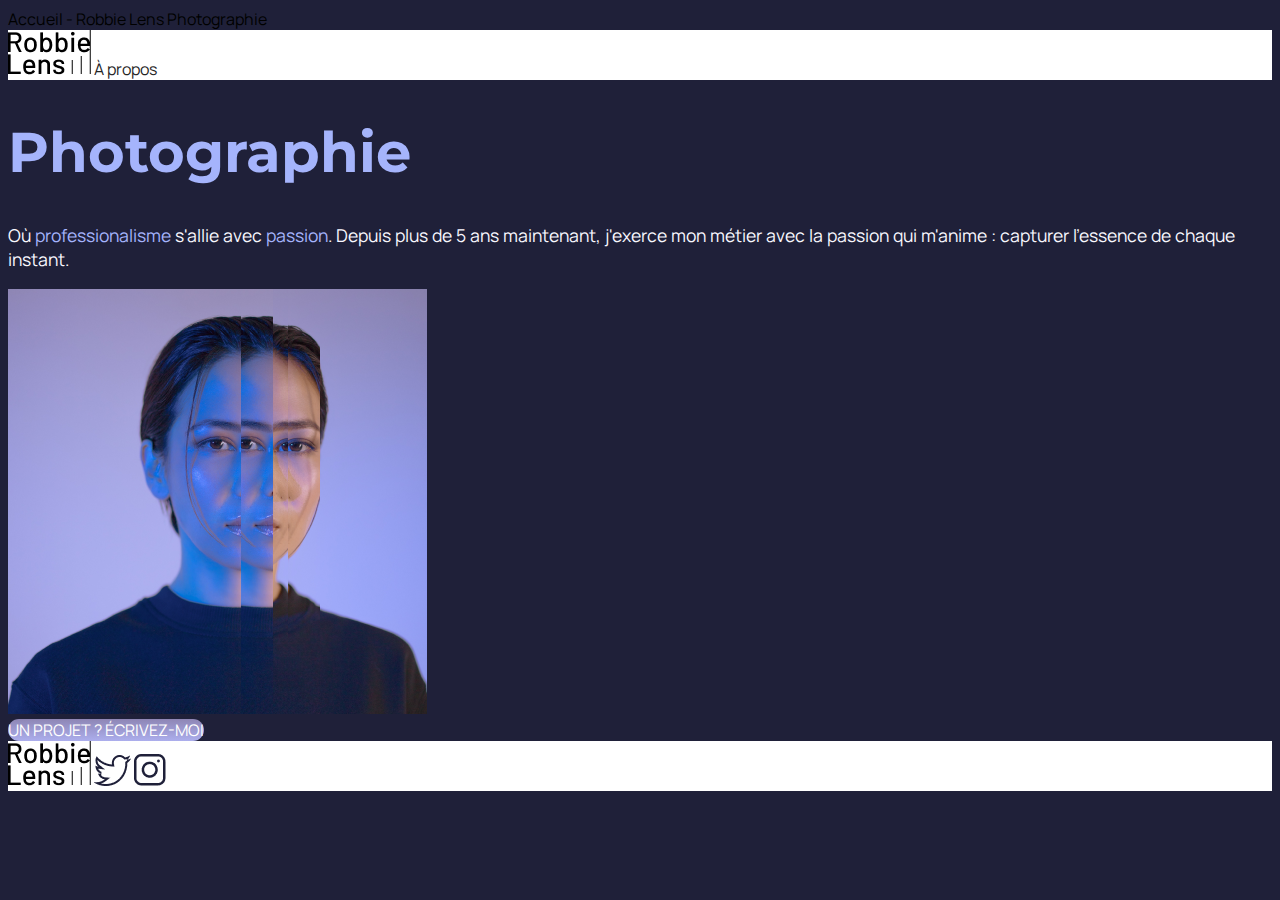
==== index.html @ 91021a92 "ajout des apparences dynamiques:hover" ====
<!DOCTYPE html>
<htmlS lang="fr">
  <head>
    <meta charset="utf-8" />
    <Titre>Accueil - Robbie Lens Photographie</Titre>
    <link href="style.css" rel="stylesheet" />
    <link rel="preconnect" href="https://fonts.googleapis.com" />
    <link rel="preconnect" href="https://fonts.gstatic.com" crossorigin />
    <link rel="preconnect" href="https://fonts.googleapis.com" />
    <link rel="preconnect" href="https://fonts.gstatic.com" crossorigin />
    <link
      href="https://fonts.googleapis.com/css2?family=Caveat:wght@400..700&
      family=Montserrat:ital,wght@0,100..900;1,100..900&family=Roboto:ital,
      wght@0,100;0,300;0,400;0,500;0,700;0,900;1,100;1,300;1,400;1,500;1,700;1,900&display=swap"
      rel="stylesheet"
    />
    <link
      href="https://fonts.googleapis.com/css2?family=Caveat:wght@400..700
      &family=Manrope:wght@200..800&family=Montserrat:ital,wght@0,100..900;
      1,100..900&family=Roboto:ital,wght@0,100;0,300;0,400;0,500;0,700;0,900;
      1,100;1,300;1,400;1,500;1,700;1,900&display=swap"
      rel="stylesheet"
    />
  </head>
  <boby>
    <!--ceci est un commentaire-->
    <div class="entete">
      <img src="images/logo.png" alt="Logo Robbie Lens">
    <a href="dossier-demo/a-propos.html" class="lien-icone">À propos</a>
    </div>
    <h1>Photographie</h1>
    <p>
      Où <em>professionalisme</em> s'allie avec <em>passion</em>. Depuis
        plus de 5 ans maintenant, j'exerce mon métier avec la passion
        qui m'anime : capturer l'essence de chaque instant.
    </p>
    <img src="images/robbie-lens.png" alt="Portrait avec effet de la photographe Robbie Lens">
    <div>
      <a href="" class="cta">UN PROJET ? ÉCRIVEZ-MOI</a>
  </div>
    <div class="pied-de-page">
      <img src="images/logo.png" alt="Logo Robbie Lens">
    <a target="_blank" href="https://twitter.com/" class="lien-icone">
        <img src="images/twitter.png" alt="Logo Twitter">
    </a>
    <a target="_blank" href="https://www.instagram.com/" class="lien-icone">
        <img src="images/instagram.png" alt="Logo Instagram" >
    </a>
    </div>
  </boby>
</htmlS
---- style.css ----
body {
    /* Ici on utilise le sélecteur body pour appliquer une police et une taille par défaut pour les éléments */
    font-family: 'Manrope', sans-serif;
    font-size: 1em;
    background-color: #1f2039;
    
}
a{
    font-family: "Manrope", sans-serif;
    font-size:1em;
    color: #242424;
    text-decoration:none;   
}

a:hover{
    text-decoration: underline; /*souligne les liens au survol*/
}

em{
        color:#A5B4FC; 
        font-style: normal;
}
    
h1{
    font-family: "Montserrat", sans-serif;
    font-size: 3.5em;
    color:#a5b4fc;
}

h2 {
    color:#F9F8FF;
  }
  
  
p,
li{
    font-family: "Manrope", sans-serif;
    font-size: 1.1em;
     color:#F9F8FF;
    /*background-color: blue;*/
}

.entete,
.pied-de-page {
  background-color: white;
}

.lien-icone:hover{
    opacity:0.5;
}

.cta{
    
    background:linear-gradient(#8e86B5,#acaeed) ; 
    color:white;
    border-radius: 50px;
}

.cta:hover{
    background:linear-gradient(#696484,#8788BA) ; 
    text-decoration: none; 
}

.pa-com{
    border-right: 1px solid #8e86b5;
    border-bottom:1px solid #8e86b5 ;
}
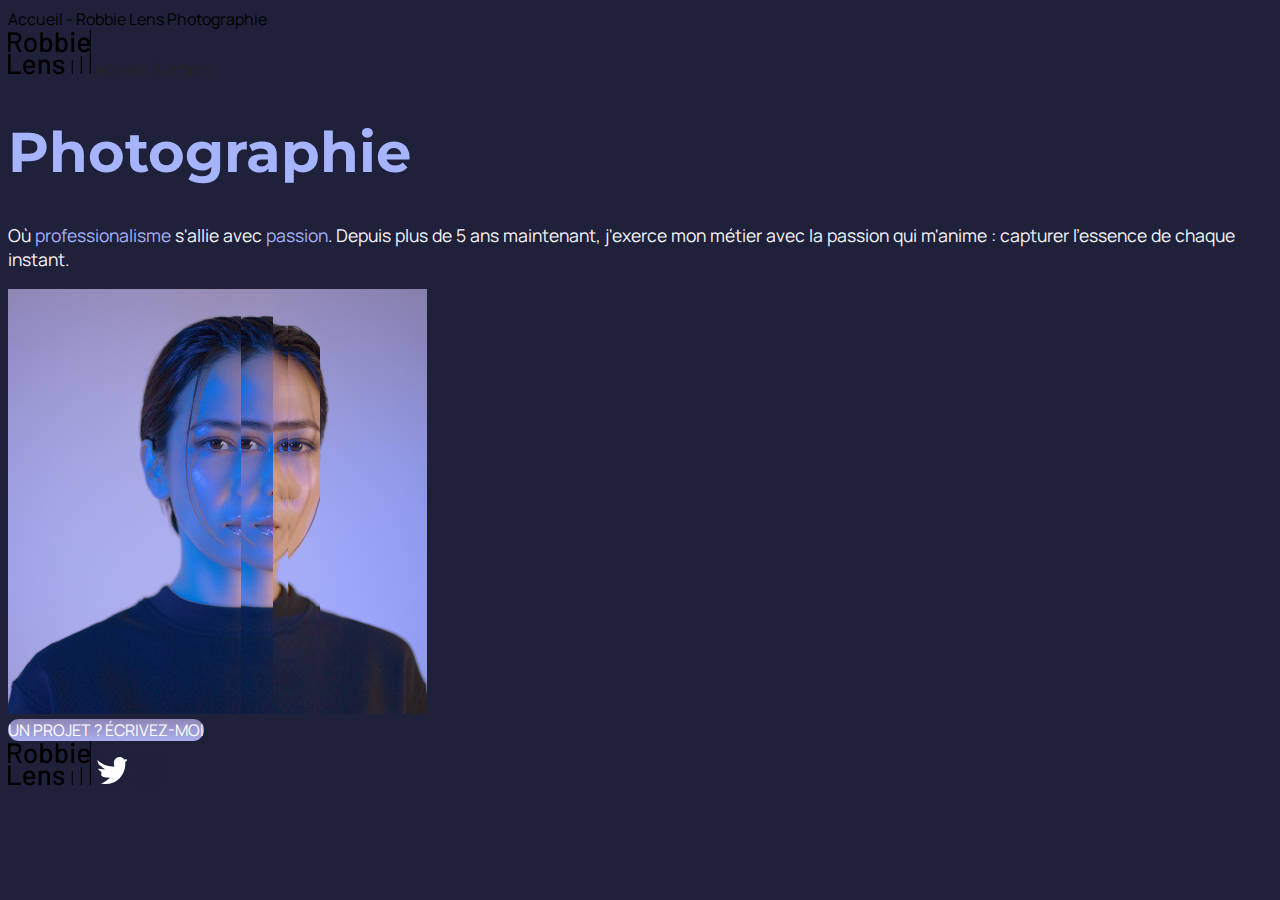
==== commit 4f89eda8: "Ajout du header, nav, main et footer" ====
--- a/index.html
+++ b/index.html
@@ -22,30 +22,38 @@
       rel="stylesheet"
     />
   </head>
+
   <boby>
     <!--ceci est un commentaire-->
-    <div class="entete">
-      <img src="images/logo.png" alt="Logo Robbie Lens">
-    <a href="dossier-demo/a-propos.html" class="lien-icone">À propos</a>
-    </div>
-    <h1>Photographie</h1>
-    <p>
-      Où <em>professionalisme</em> s'allie avec <em>passion</em>. Depuis
-        plus de 5 ans maintenant, j'exerce mon métier avec la passion
-        qui m'anime : capturer l'essence de chaque instant.
-    </p>
-    <img src="images/robbie-lens.png" alt="Portrait avec effet de la photographe Robbie Lens">
-    <div>
-      <a href="" class="cta">UN PROJET ? ÉCRIVEZ-MOI</a>
-  </div>
-    <div class="pied-de-page">
-      <img src="images/logo.png" alt="Logo Robbie Lens">
-    <a target="_blank" href="https://twitter.com/" class="lien-icone">
-        <img src="images/twitter.png" alt="Logo Twitter">
-    </a>
-    <a target="_blank" href="https://www.instagram.com/" class="lien-icone">
-        <img src="images/instagram.png" alt="Logo Instagram" >
-    </a>
-    </div>
+   <header>
+     <nav>
+        <img src="images/logo.png" alt="Logo Robbie Lens">
+        <a href="index.html">Accueil</a>
+        <a href="dossier-demo/a-propos.html" >À propos</a>
+      </nav>
+   </header>
+   <main>
+      <h1>Photographie</h1>
+       <p>
+          Où <em>professionalisme</em> s'allie avec <em>passion</em>. Depuis
+          plus de 5 ans maintenant, j'exerce mon métier avec la passion
+          qui m'anime : capturer l'essence de chaque instant.
+       </p>
+     <img src="images/robbie-lens.png" alt="Portrait avec effet de la photographe Robbie Lens">
+     <div>
+        <a href="" class="cta">UN PROJET ? ÉCRIVEZ-MOI</a>
+      </div>
+   </main>
+   
+   <footer>
+       <img src="images/logo.png" alt="Logo Robbie Lens">
+     <a target="_blank" href="https://twitter.com/" class="lien-icone">
+         <img src="images/twitter.png" alt="Logo Twitter">
+     </a>
+     <a target="_blank" href="https://www.instagram.com/" class="lien-icone">
+         <img src="images/instagram.png" alt="Logo Instagram" >
+     </a>
+    </footer>
+
   </boby>
 </htmlS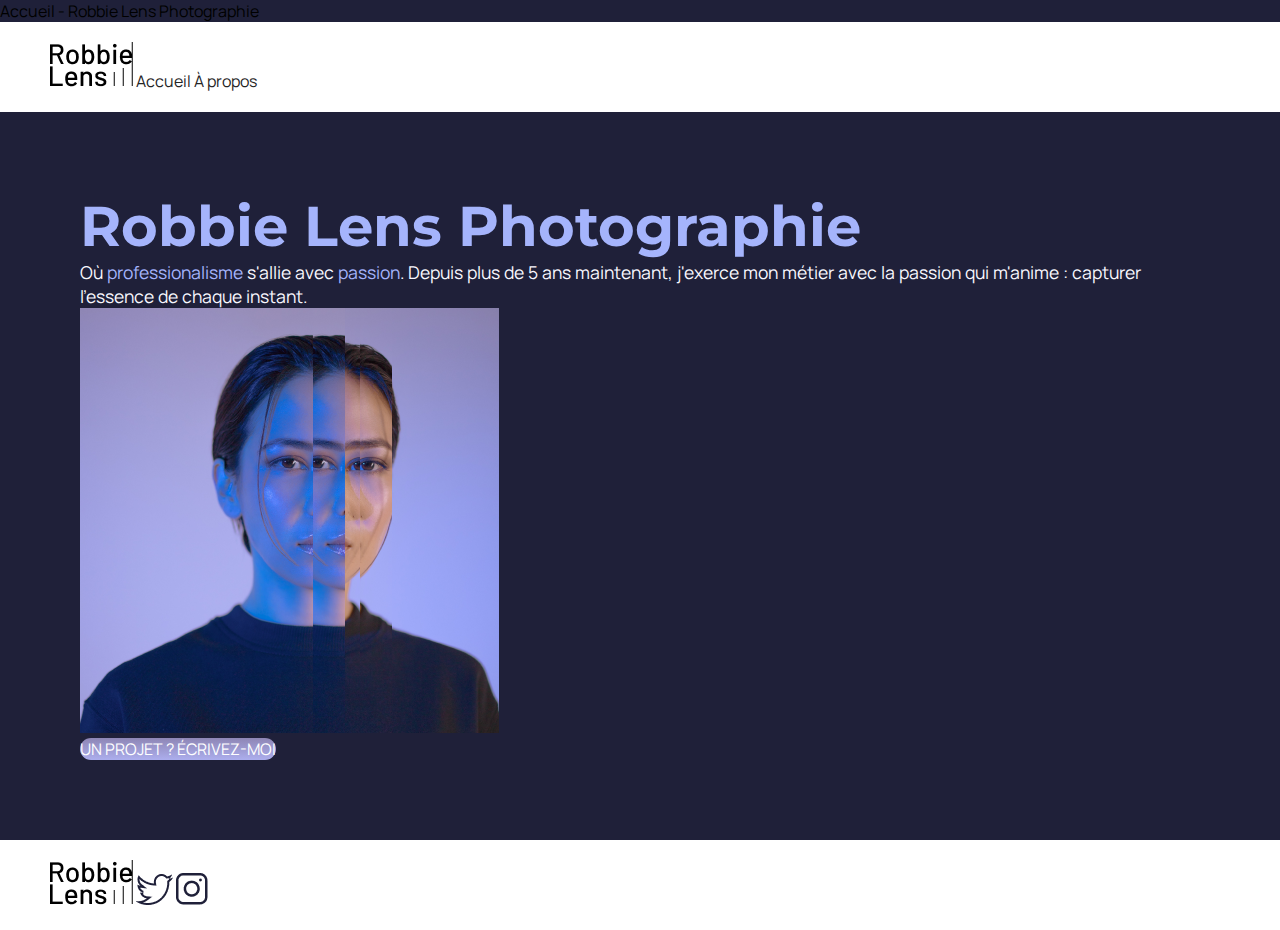
==== commit 80cb0d57: "Ajout des padding et marging" ====
--- a/index.html
+++ b/index.html
@@ -33,16 +33,18 @@
       </nav>
    </header>
    <main>
-      <h1>Photographie</h1>
-       <p>
-          Où <em>professionalisme</em> s'allie avec <em>passion</em>. Depuis
-          plus de 5 ans maintenant, j'exerce mon métier avec la passion
-          qui m'anime : capturer l'essence de chaque instant.
-       </p>
-     <img src="images/robbie-lens.png" alt="Portrait avec effet de la photographe Robbie Lens">
-     <div>
-        <a href="" class="cta">UN PROJET ? ÉCRIVEZ-MOI</a>
-      </div>
+      <section>
+        <h1>Robbie Lens Photographie</h1>
+        <p>
+            Où <em>professionalisme</em> s'allie avec <em>passion</em>. Depuis
+            plus de 5 ans maintenant, j'exerce mon métier avec la passion
+            qui m'anime : capturer l'essence de chaque instant.
+        </p>
+        <img src="images/robbie-lens.png" alt="Portrait avec effet de la photographe Robbie Lens" >
+        <div>
+            <a href="" class="cta">UN PROJET ? ÉCRIVEZ-MOI</a>
+        </div>
+      </section> 
    </main>
    
    <footer>
--- a/style.css
+++ b/style.css
@@ -1,3 +1,6 @@
+* {
+    margin: 0;
+}
 
 body {
     /* Ici on utilise le sélecteur body pour appliquer une police et une taille par défaut pour les éléments */
@@ -65,4 +68,35 @@
 .pa-com{
     border-right: 1px solid #8e86b5;
     border-bottom:1px solid #8e86b5 ;
+    padding: 50px;
 }
+
+.pa-com h2 {
+    margin-top: 30px;
+  }
+
+  
+  .pa-com ul {
+    margin-top: 30px;
+  }
+
+  .pa-com + div {
+    text-align: center;
+  }
+  
+
+header,
+footer{
+    background-color: white;
+    padding: 20px 50px 20px 50px;
+
+}
+section{
+   
+    padding: 80px;
+}
+
+.main-ap{
+    width: 50%;
+    margin:auto;
+}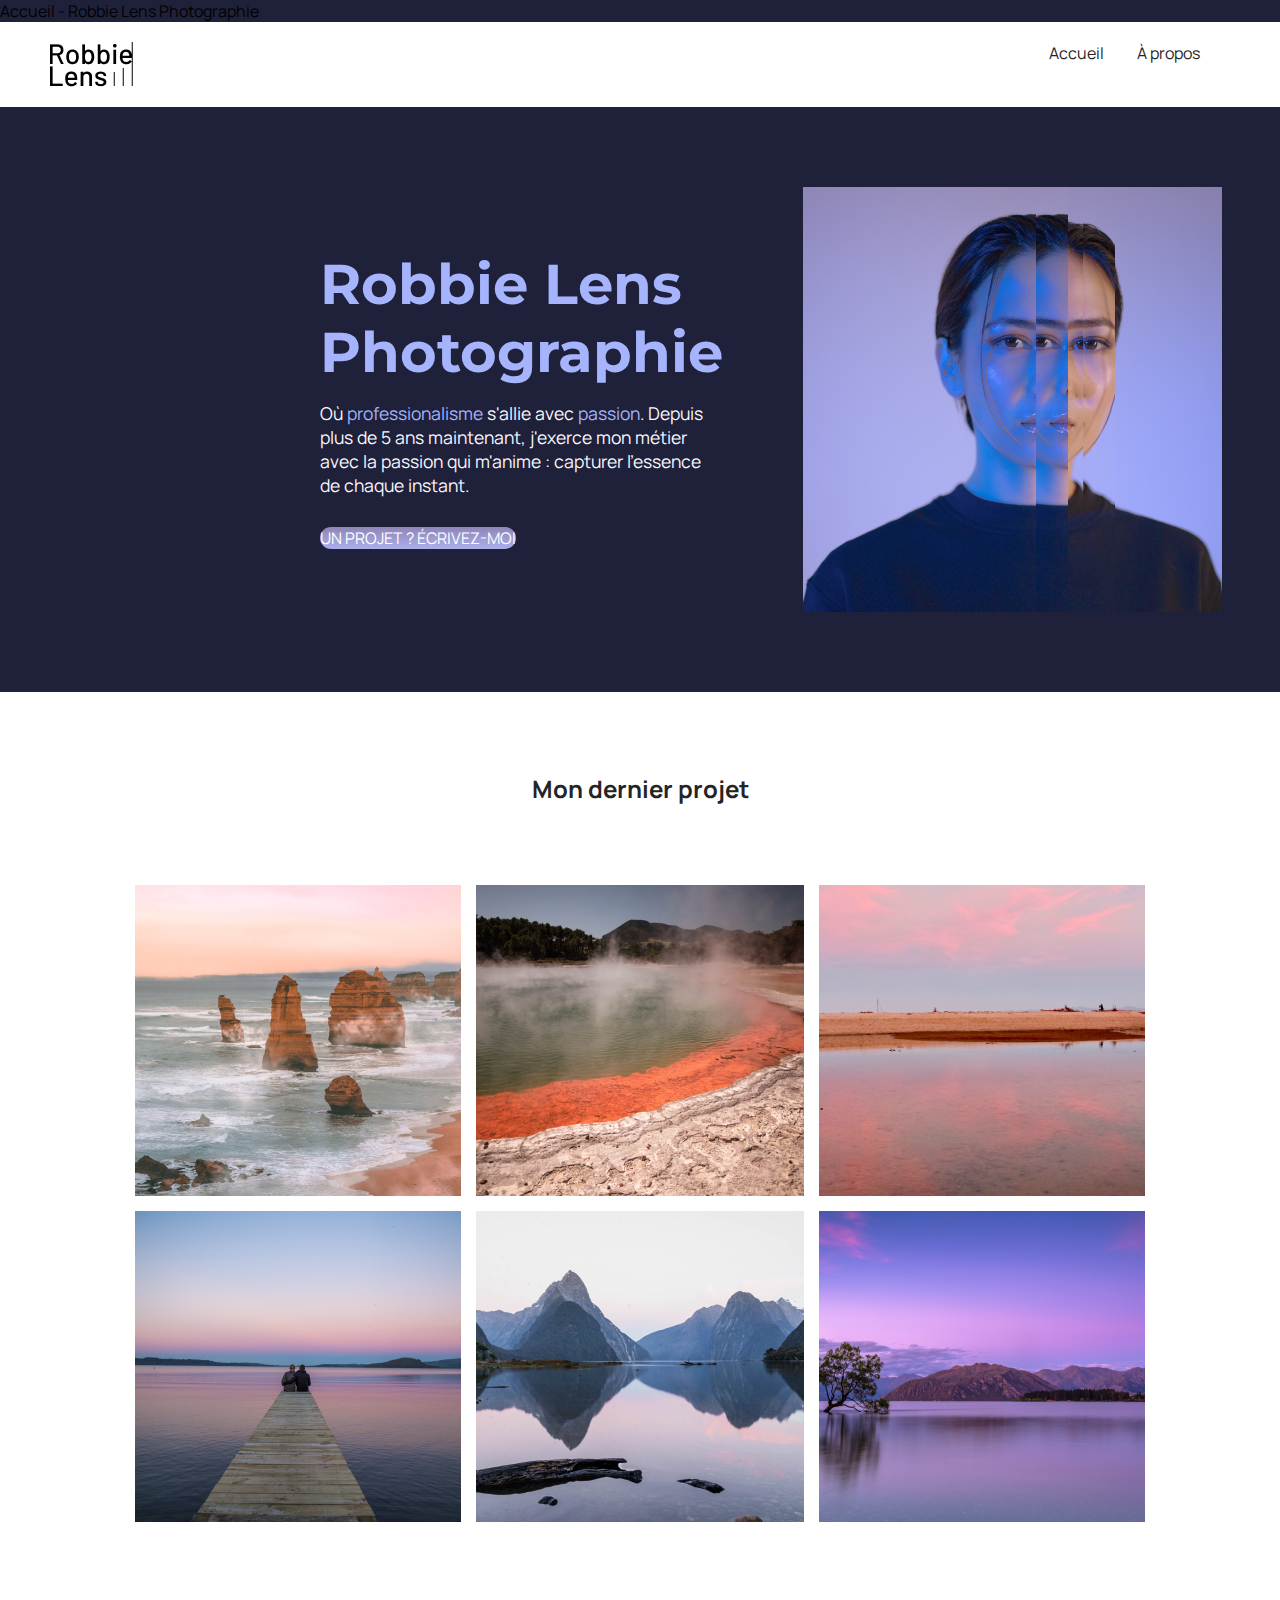
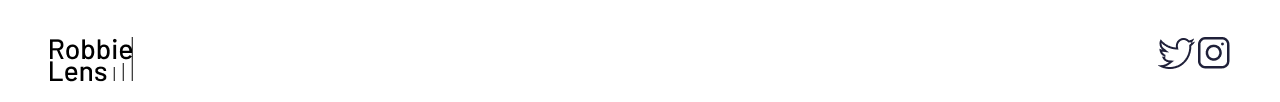
==== commit 11b74fdb: "mise en page avec Flexbox" ====
--- a/index.html
+++ b/index.html
@@ -1,5 +1,5 @@
 <!DOCTYPE html>
-<htmlS lang="fr">
+<html lang="fr">
   <head>
     <meta charset="utf-8" />
     <Titre>Accueil - Robbie Lens Photographie</Titre>
@@ -25,37 +25,76 @@
 
   <boby>
     <!--ceci est un commentaire-->
-   <header>
-     <nav>
-        <img src="images/logo.png" alt="Logo Robbie Lens">
-        <a href="index.html">Accueil</a>
-        <a href="dossier-demo/a-propos.html" >À propos</a>
+    <header>
+      <nav>
+        <img src="images/logo.png" alt="Logo Robbie Lens" />
+        <div>
+          <a href="index.html">Accueil</a>
+          <a href="dossier-demo/a-propos.html">À propos</a>
+        </div>
       </nav>
-   </header>
-   <main>
-      <section>
-        <h1>Robbie Lens Photographie</h1>
-        <p>
+    </header>
+    <main>
+      <section class="accueil-introduction">
+        <div>
+          <h1>Robbie Lens Photographie</h1>
+          <p>
             Où <em>professionalisme</em> s'allie avec <em>passion</em>. Depuis
-            plus de 5 ans maintenant, j'exerce mon métier avec la passion
-            qui m'anime : capturer l'essence de chaque instant.
-        </p>
-        <img src="images/robbie-lens.png" alt="Portrait avec effet de la photographe Robbie Lens" >
+            plus de 5 ans maintenant, j'exerce mon métier avec la passion qui
+            m'anime : capturer l'essence de chaque instant.
+          </p>
+          <a href="" class="cta">UN PROJET ? ÉCRIVEZ-MOI</a>
+        </div>
+
+        <img
+          src="images/robbie-lens.png"
+          alt="Portrait avec effet de la photographe Robbie Lens"
+        />
+      </section>
+
+      <section class="accueil-photos">
+        <h2>Mon dernier projet</h2>
         <div>
-            <a href="" class="cta">UN PROJET ? ÉCRIVEZ-MOI</a>
+          <img
+            src="images/accueil/element-1.png"
+            alt="Twelve apostles - Australie"
+          />
+          <img
+            src="images/accueil/element-2.png"
+            alt="wai-0-Tapu - Nouvelle-zélande"
+          />
+          <img
+            src="images/accueil/element-3.png"
+            atl="National d'Abel Tasman - Nouvelle-Zélande"
+          />
         </div>
-      </section> 
-   </main>
-   
-   <footer>
-       <img src="images/logo.png" alt="Logo Robbie Lens">
-     <a target="_blank" href="https://twitter.com/" class="lien-icone">
-         <img src="images/twitter.png" alt="Logo Twitter">
-     </a>
-     <a target="_blank" href="https://www.instagram.com/" class="lien-icone">
-         <img src="images/instagram.png" alt="Logo Instagram" >
-     </a>
+        <div>
+          <img
+            src="images/accueil/element-4.png"
+            atl="Lac Rotorua - Nouvelle-Zélande"
+          />
+          <img
+            src="images/accueil/element-5.png"
+            atl="Milford Sound - Nouvelle-Zélande"
+          />
+          <img
+            src="images/accueil/element-6.png"
+            atl="Lac wanaka - Nouvelle-Zélande"
+          />
+        </div>
+      </section>
+    </main>
+
+    <footer>
+      <img src="images/logo.png" alt="Logo Robbie Lens" />
+      <div>
+        <a target="_blank" href="https://twitter.com/" class="lien-icone">
+          <img src="images/twitter.png" alt="Logo Twitter" />
+        </a>
+        <a target="_blank" href="https://www.instagram.com/" class="lien-icone">
+          <img src="images/instagram.png" alt="Logo Instagram" />
+        </a>
+      </div>
     </footer>
-
   </boby>
-</htmlS+</html>
--- a/style.css
+++ b/style.css
@@ -99,4 +99,53 @@
 .main-ap{
     width: 50%;
     margin:auto;
-}+}
+
+footer,
+nav{
+    display:flex;
+    flex-direction:row;
+    align-items:stretch;
+    justify-content: space-between;
+}
+nav a{
+    margin-right: 30px;
+}
+
+.accueil-photos {
+    background-color: white;
+    padding: 80px;
+  }
+  
+  .accueil-photos h2 {
+    color: #242424;
+    text-align: center;
+    margin-bottom: 80px;
+  }
+  
+  .accueil-photos div {
+    display: flex;
+    flex-direction: row;
+    gap: 15px;
+    justify-content: center;
+    margin-bottom: 15px;
+  }
+  
+  .accueil-introduction {
+    display: flex;
+    flex-direction: row;
+    width: 50%;
+    align-items:first center;
+    margin: auto; 
+  }
+  .accueil-introduction h1 {
+    margin-bottom: 15px;
+  }
+  
+  .accueil-introduction p {
+    margin-bottom: 30px;
+  }
+  
+  .accueil-introduction div {
+    padding-right: 80px;
+  }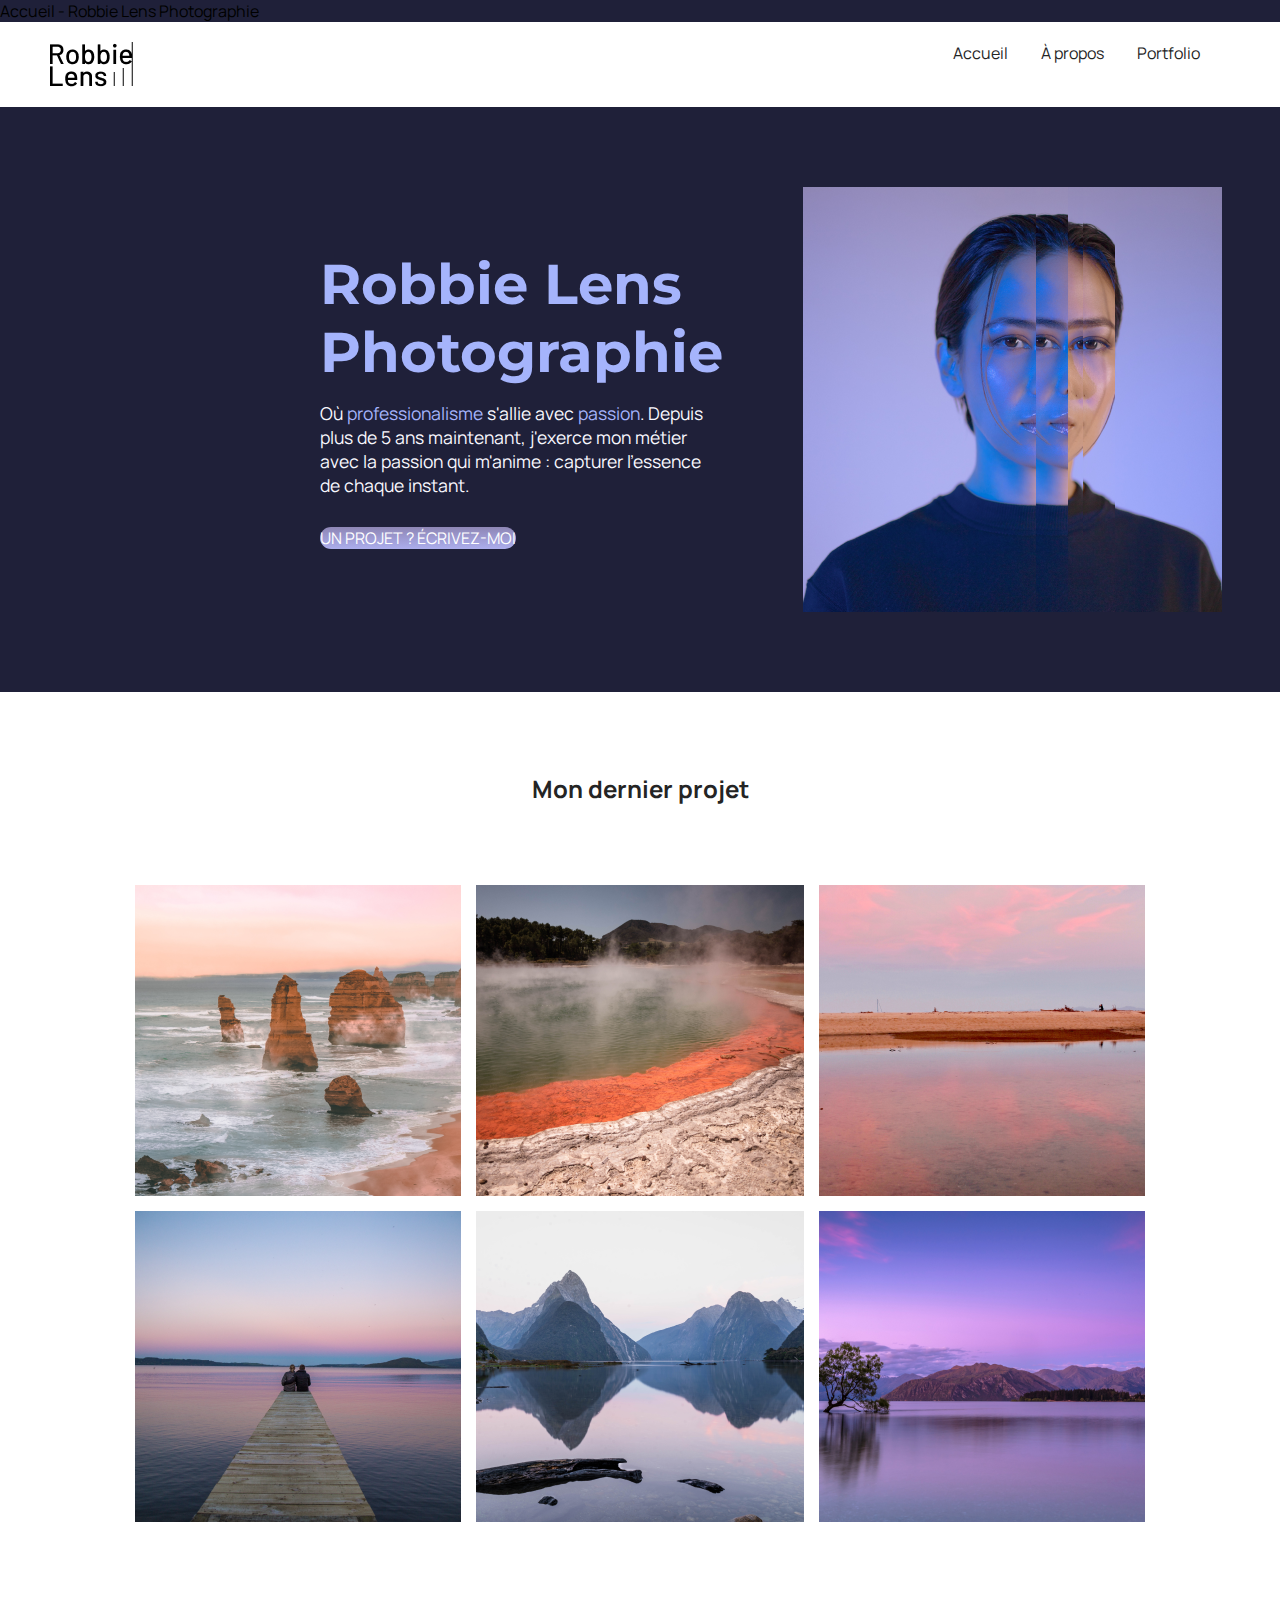
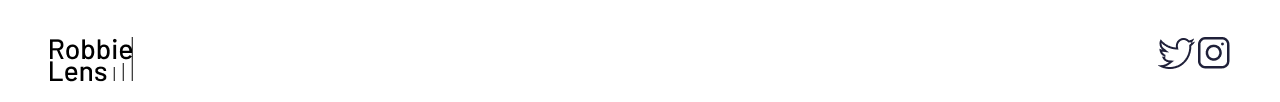
==== commit 1e854b5c: "Ajout de la page portfolio et images/portfolio" ====
--- a/index.html
+++ b/index.html
@@ -31,6 +31,7 @@
         <div>
           <a href="index.html">Accueil</a>
           <a href="dossier-demo/a-propos.html">À propos</a>
+          <a href="portfolio.html">Portfolio</a>
         </div>
       </nav>
     </header>
--- a/style.css
+++ b/style.css
@@ -148,4 +148,35 @@
   
   .accueil-introduction div {
     padding-right: 80px;
-  }+  }
+  .portfolio-section-photos {
+    background-color: white;
+  }
+  
+  .portfolio-section-photos h2 {
+    color: #242424;
+    margin-bottom: 80px;
+  }
+  
+  .grid-paysages img,
+  .grid-portraits img {
+    width: 100%;
+    height: 100%;
+    /* Même si vous ne connaissez pas cette propriété, vous en aurez besoin pour permettre aux images de respecter les dimensions de la grid CSS */
+    object-fit: cover;
+  }
+  /* .contener1 cest .grid-paysages*/
+  .contener1{
+    display:grid;
+    grid-template-columns:1fr 1fr 1fr;
+    grid-template-rows:300px 300px 300px;
+    grid-gap:15px ;
+  }
+  /* contener2 c'est  .grid-portraits*/
+  .contener2{
+    display:grid;
+    grid-template-columns:1fr 1fr 1fr;
+    grid-template-rows:300px 300px;
+    grid-gap:15px ;
+  }
+    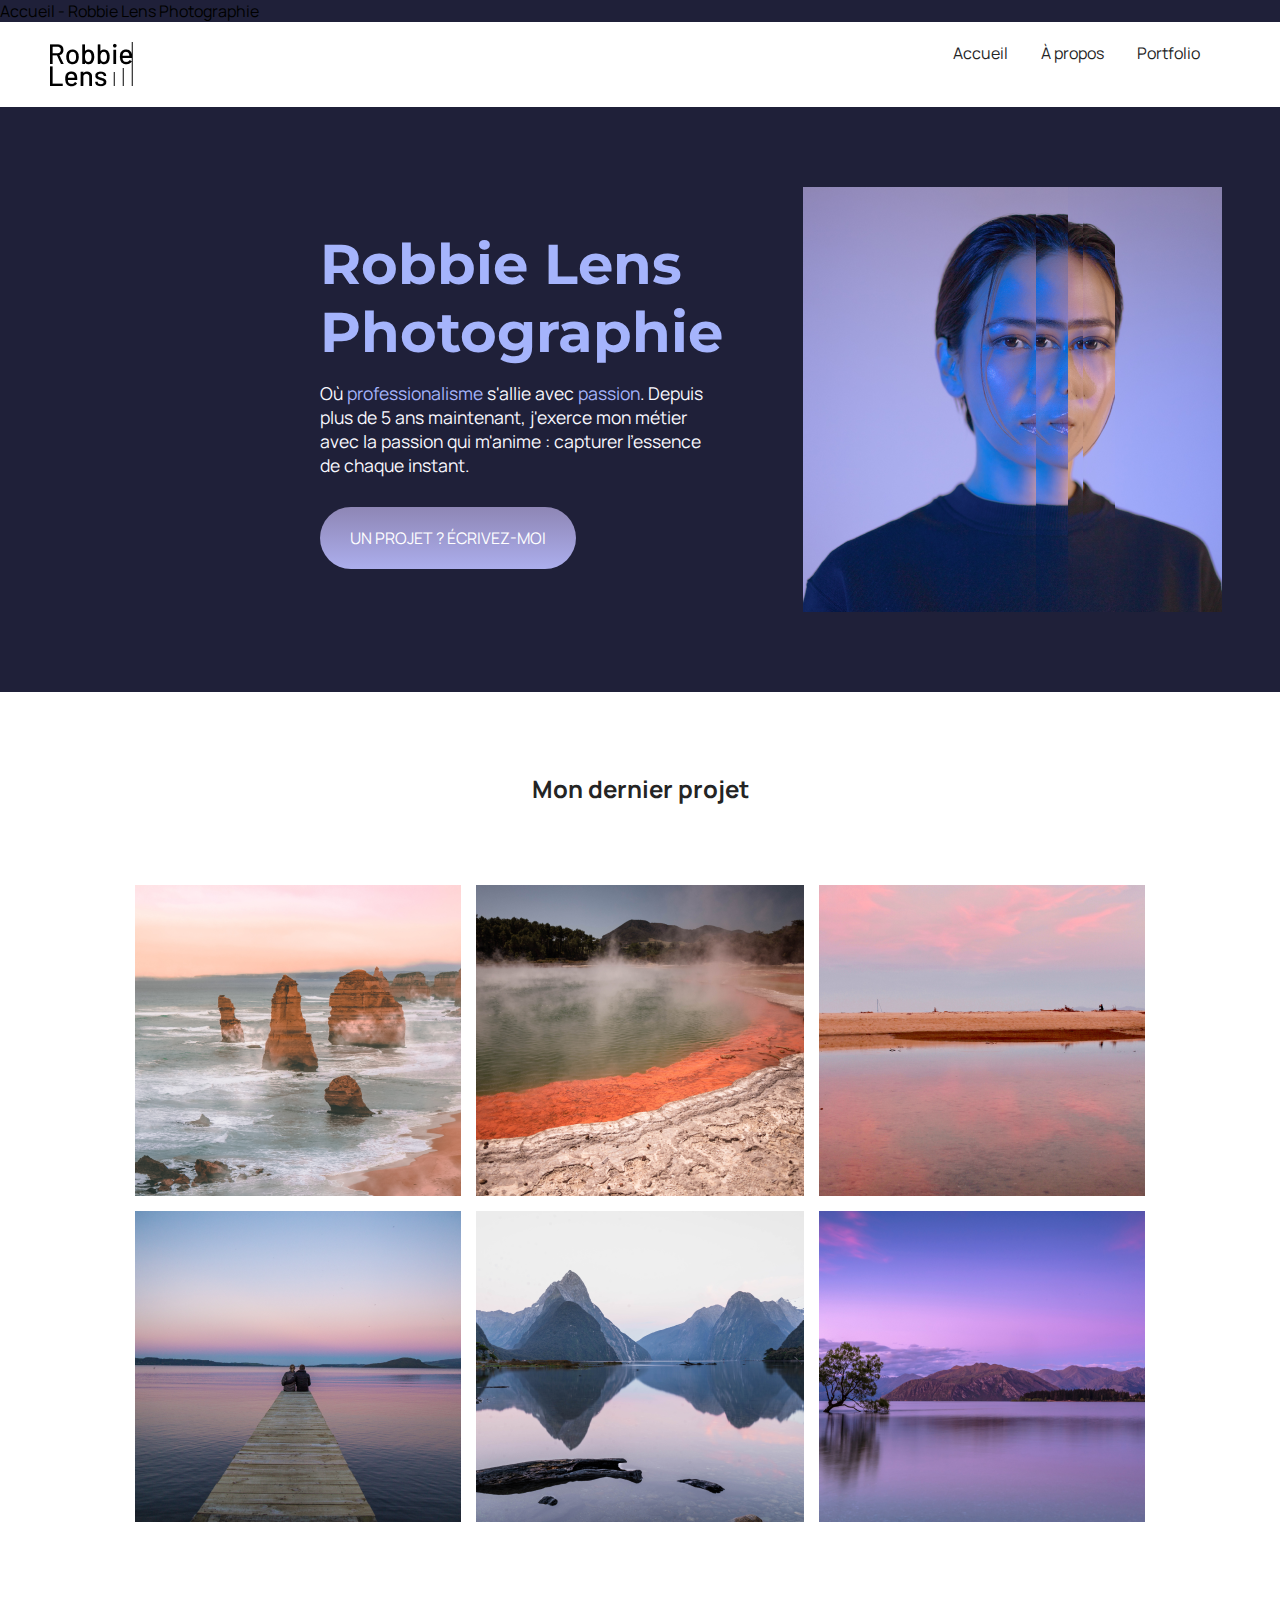
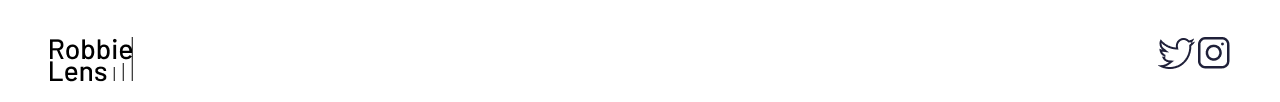
==== commit 4cd65404: "inline-block et effet de survol avec display" ====
--- a/index.html
+++ b/index.html
@@ -44,7 +44,7 @@
             plus de 5 ans maintenant, j'exerce mon métier avec la passion qui
             m'anime : capturer l'essence de chaque instant.
           </p>
-          <a href="" class="cta">UN PROJET ? ÉCRIVEZ-MOI</a>
+          <a href="portfolio.html" class="cta">UN PROJET ? ÉCRIVEZ-MOI</a>
         </div>
 
         <img
--- a/style.css
+++ b/style.css
@@ -41,12 +41,12 @@
     font-family: "Manrope", sans-serif;
     font-size: 1.1em;
      color:#F9F8FF;
-    /*background-color: blue;*/
 }
 
 .entete,
 .pied-de-page {
   background-color: white;
+  padding: 20px 50px;
 }
 
 .lien-icone:hover{
@@ -54,10 +54,11 @@
 }
 
 .cta{
-    
+    display: inline-block;
     background:linear-gradient(#8e86B5,#acaeed) ; 
     color:white;
     border-radius: 50px;
+    padding: 20px 30px;
 }
 
 .cta:hover{
@@ -69,6 +70,7 @@
     border-right: 1px solid #8e86b5;
     border-bottom:1px solid #8e86b5 ;
     padding: 50px;
+    margin-bottom: 80px;
 }
 
 .pa-com h2 {
@@ -135,7 +137,7 @@
     display: flex;
     flex-direction: row;
     width: 50%;
-    align-items:first center;
+    align-items: center;
     margin: auto; 
   }
   .accueil-introduction h1 {
@@ -179,4 +181,26 @@
     grid-template-rows:300px 300px;
     grid-gap:15px ;
   }
+  .lien-conteneur-photo {
+    position: relative;
+  }
+  
+  .photo-hover {
+    position: absolute;
+    top: 0;
+    left: 0;
+    right: 0;
+    bottom: 0;
+    display: flex;
+    align-items: center;
+    justify-content: center;
+    font-size: 1.5em;
+    color: white;
+    background-color: rgba(0, 0, 0, 0.7);
+    display: none;
+  }
+  
+  .lien-conteneur-photo:hover .photo-hover {
+    display: flex;
+  }
     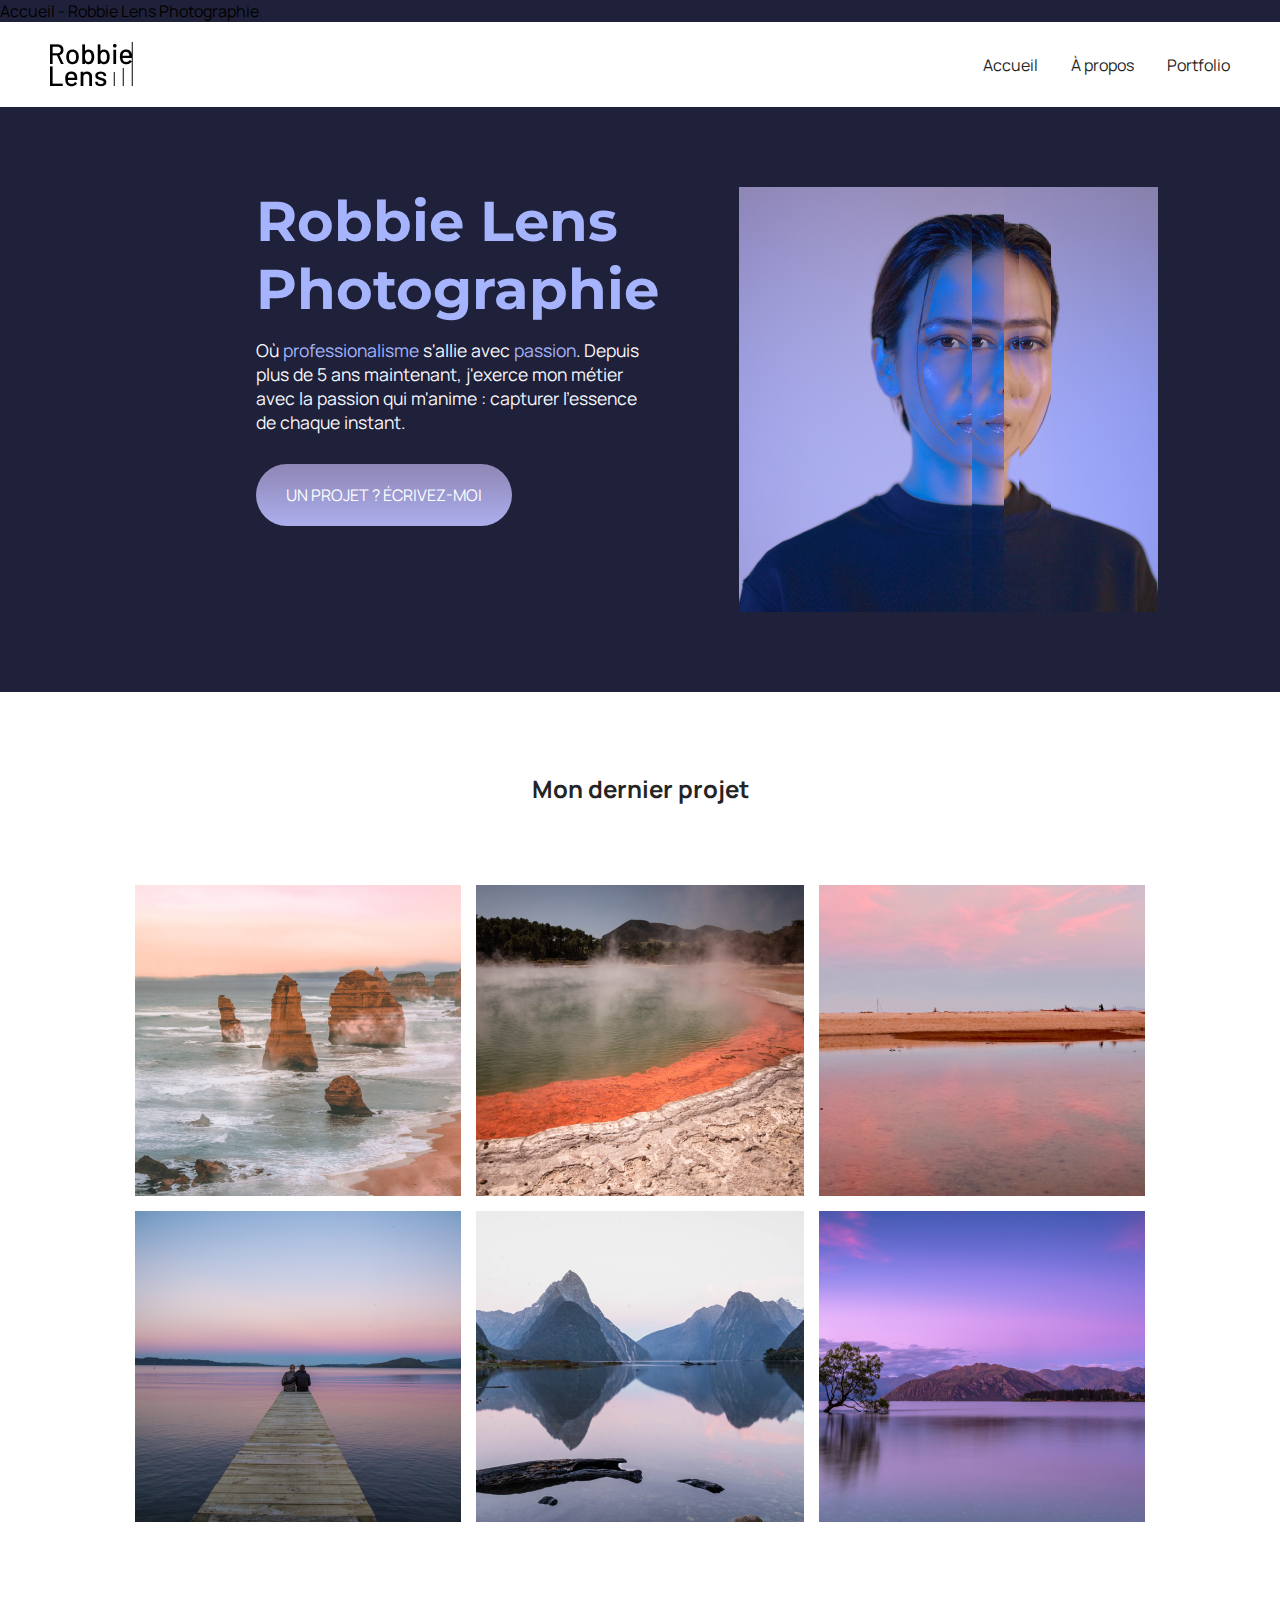
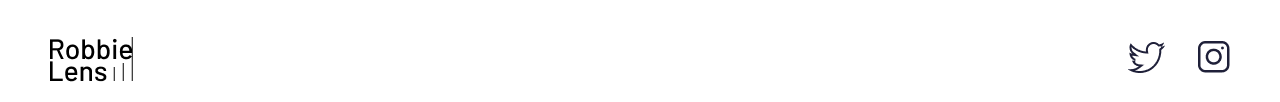
==== commit 52065b94: "Ajout fichier style réorganisé en 4 fichiers css + tableau page a-propos" ====
--- a/index.html
+++ b/index.html
@@ -3,7 +3,8 @@
   <head>
     <meta charset="utf-8" />
     <Titre>Accueil - Robbie Lens Photographie</Titre>
-    <link href="style.css" rel="stylesheet" />
+    <link href="style/style.css" rel="stylesheet" />
+    <link href="style/index.css" rel="stylesheet" />
     <link rel="preconnect" href="https://fonts.googleapis.com" />
     <link rel="preconnect" href="https://fonts.gstatic.com" crossorigin />
     <link rel="preconnect" href="https://fonts.googleapis.com" />
--- a/style/style.css
+++ b/style/style.css
@@ -0,0 +1,82 @@
+* {
+  margin: 0;
+}
+
+body {
+  font-family: 'Manrope', sans-serif;
+  font-size: 1em;
+  background-color: #1f2039;
+}
+
+a {
+  color: #242424;
+  text-decoration: none;
+}
+
+em {
+  color: #a5b4fc;
+  font-style: normal;
+}
+
+h1 {
+  font-size: 3.5em;
+  color: #a5b4fc;
+  font-family: 'Montserrat', sans-serif;
+}
+
+h2 {
+  color: #f9f8ff;
+}
+
+p,
+li {
+  font-size: 1.1em;
+  color: #f9f8ff;
+}
+
+header,
+footer {
+  background-color: white;
+  padding: 20px 50px;
+}
+
+.cta {
+  display: inline-block;
+  background: linear-gradient(#8e86b5, #acaeed);
+  color: white;
+  border-radius: 50px;
+  padding: 20px 30px;
+}
+
+a:hover {
+  text-decoration: underline;
+}
+
+.cta:hover {
+  background: linear-gradient(#696484, #8788ba);
+  text-decoration: none;
+}
+
+.lien-icone {
+  margin-left: 30px;
+}
+
+.lien-icone:hover {
+  opacity: 0.5;
+}
+
+section {
+  padding: 80px;
+}
+
+footer,
+nav {
+  display: flex;
+  flex-direction: row;
+  align-items: center;
+  justify-content: space-between;
+}
+
+nav a {
+  margin-left: 30px;
+}
--- a/style/index.css
+++ b/style/index.css
@@ -0,0 +1,38 @@
+.accueil-photos {
+  background-color: white;
+  padding: 80px;
+}
+
+.accueil-photos h2 {
+  color: #242424;
+  text-align: center;
+  margin-bottom: 80px;
+}
+
+.accueil-photos div {
+  display: flex;
+  flex-direction: row;
+  gap: 15px;
+  justify-content: center;
+  margin-bottom: 15px;
+}
+
+.accueil-introduction {
+  display: flex;
+  flex-direction: row;
+  width: 60%;
+  align-items: flex-start;
+  margin: auto;
+}
+
+.accueil-introduction h1 {
+  margin-bottom: 15px;
+}
+
+.accueil-introduction p {
+  margin-bottom: 30px;
+}
+
+.accueil-introduction div {
+  padding-right: 80px;
+}
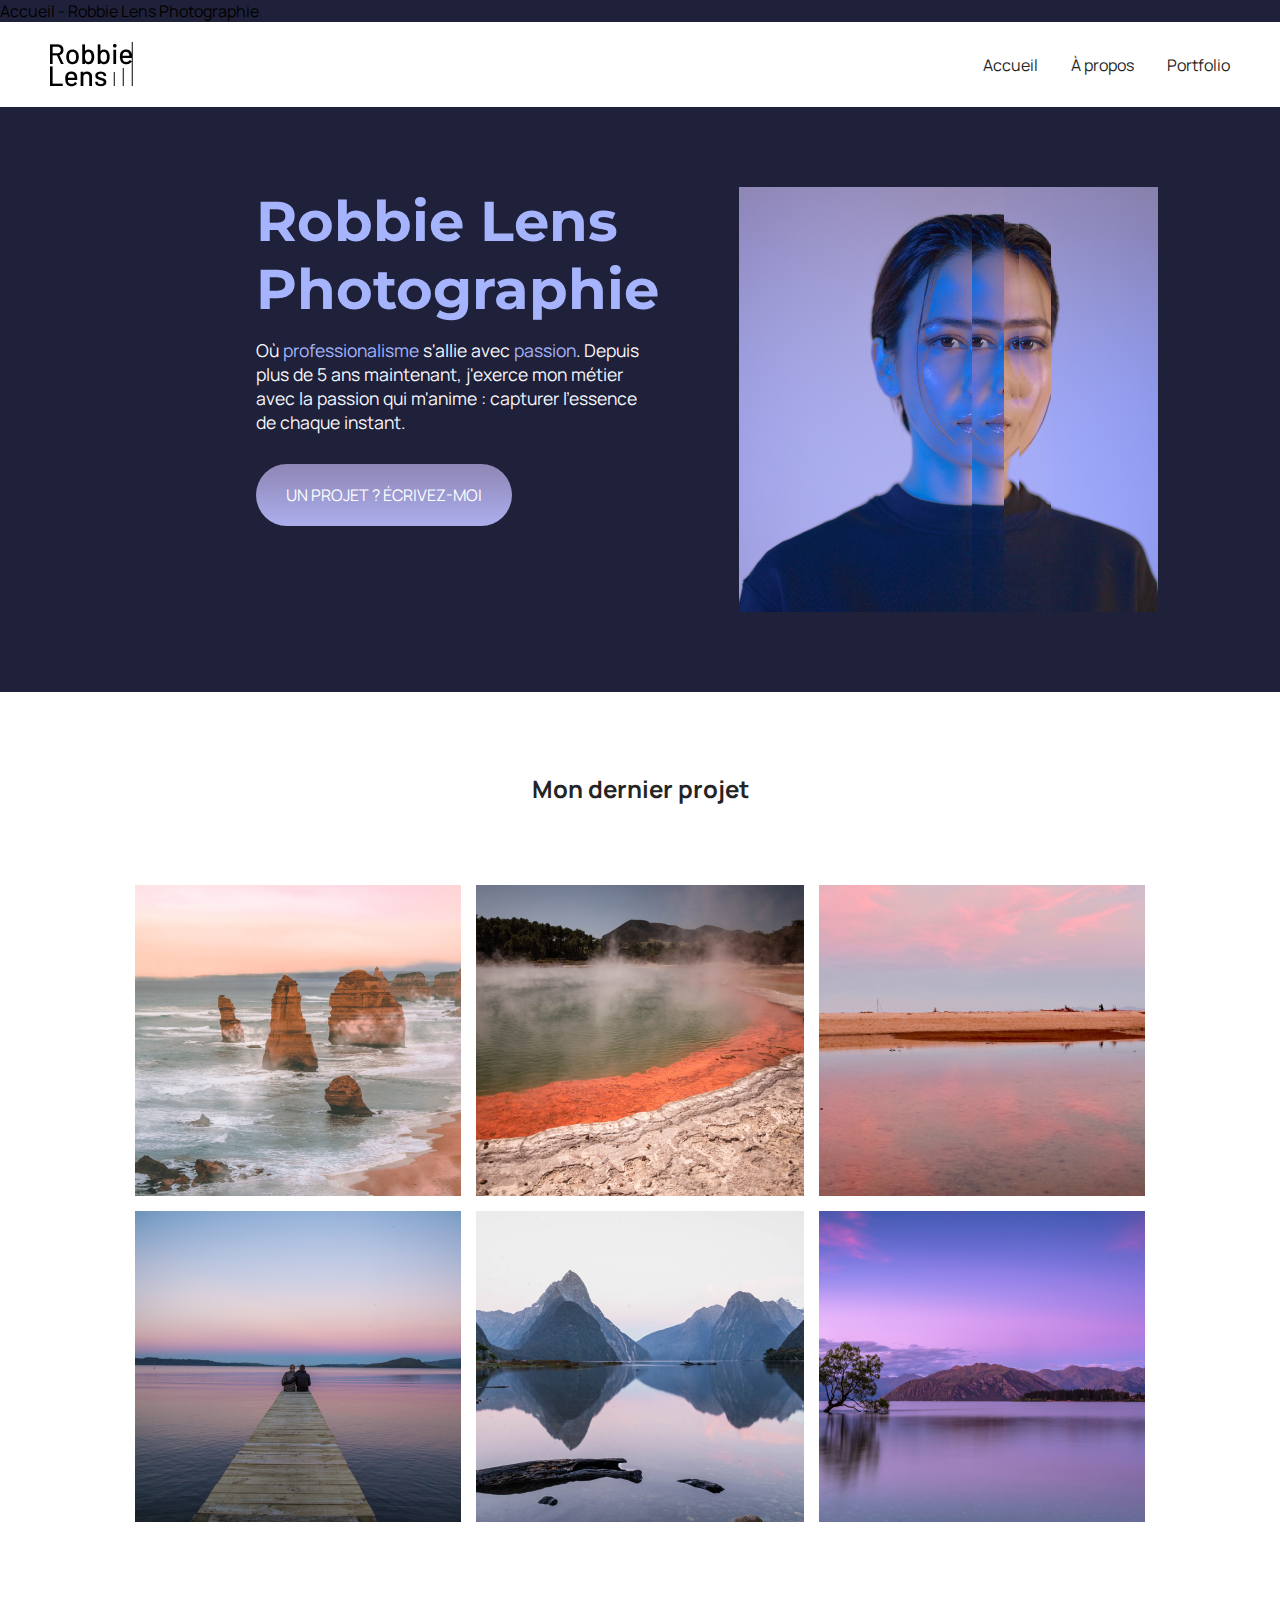
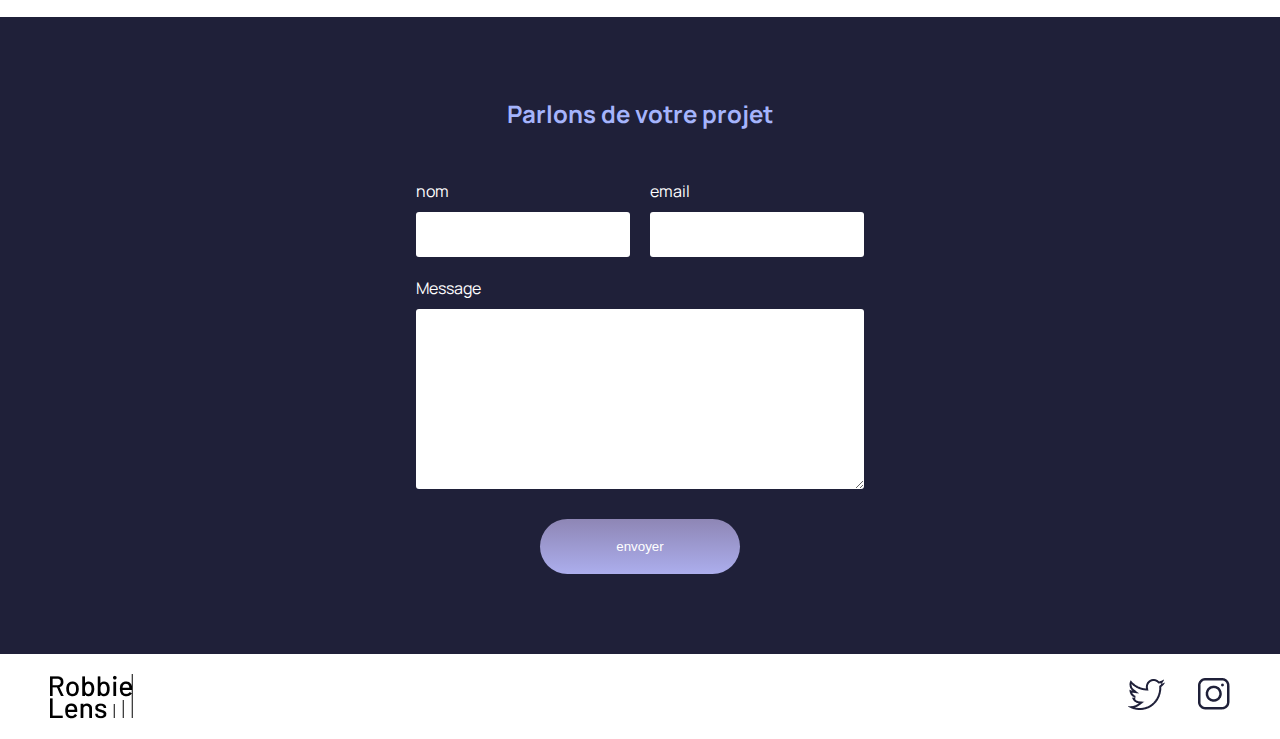
==== commit 2620bb06: "Ajout d'un formulaire à index.html" ====
--- a/index.html
+++ b/index.html
@@ -45,7 +45,7 @@
             plus de 5 ans maintenant, j'exerce mon métier avec la passion qui
             m'anime : capturer l'essence de chaque instant.
           </p>
-          <a href="portfolio.html" class="cta">UN PROJET ? ÉCRIVEZ-MOI</a>
+          <a href="#contact" class="cta">UN PROJET ? ÉCRIVEZ-MOI</a>
         </div>
 
         <img
@@ -85,6 +85,26 @@
           />
         </div>
       </section>
+      <section id="contact" class="section-contact">
+        <h2>Parlons de votre projet</h2>
+        <form action="" method="get">
+          <div class="form-nom-email">
+            <div class="form-column">
+              <label for="nom">nom</label>
+              <input type="text" name="nom" id="nom" />
+            </div>
+            <div class="form-column">
+              <label for="email">email</label>
+              <input type="email" name="email" id="email" />
+            </div>
+          </div>
+
+          <label for="message">Message</label>
+          <textarea name="Message" id="message" cols="30" rows="10"></textarea>
+
+          <input type="submit" value="envoyer" class="cta" />
+        </form>
+      </section>
     </main>
 
     <footer>
--- a/style/index.css
+++ b/style/index.css
@@ -36,3 +36,46 @@
 .accueil-introduction div {
   padding-right: 80px;
 }
+.section-contact h2 {
+  color: #a5b4fc;
+  text-align: center;
+  margin-bottom: 50px;
+}
+
+form {
+  display: flex;
+  flex-direction: column;
+  width: 40%;
+  margin: auto;
+  color: white;
+}
+
+.form-nom-email {
+  display: flex;
+  flex-direction: row;
+  gap: 20px;
+}
+
+.form-column {
+  flex:1;
+  display: flex;
+  flex-direction: column;
+  margin-bottom: 20px;
+}
+
+input,
+textarea {
+  padding: 15px;
+  border-radius: 3px;
+  border:none ;
+}
+
+label {
+  margin-bottom: 10px;
+}
+
+input[type='submit'] {
+  width: 200px;
+  margin: auto;
+  margin-top: 30px;
+}
